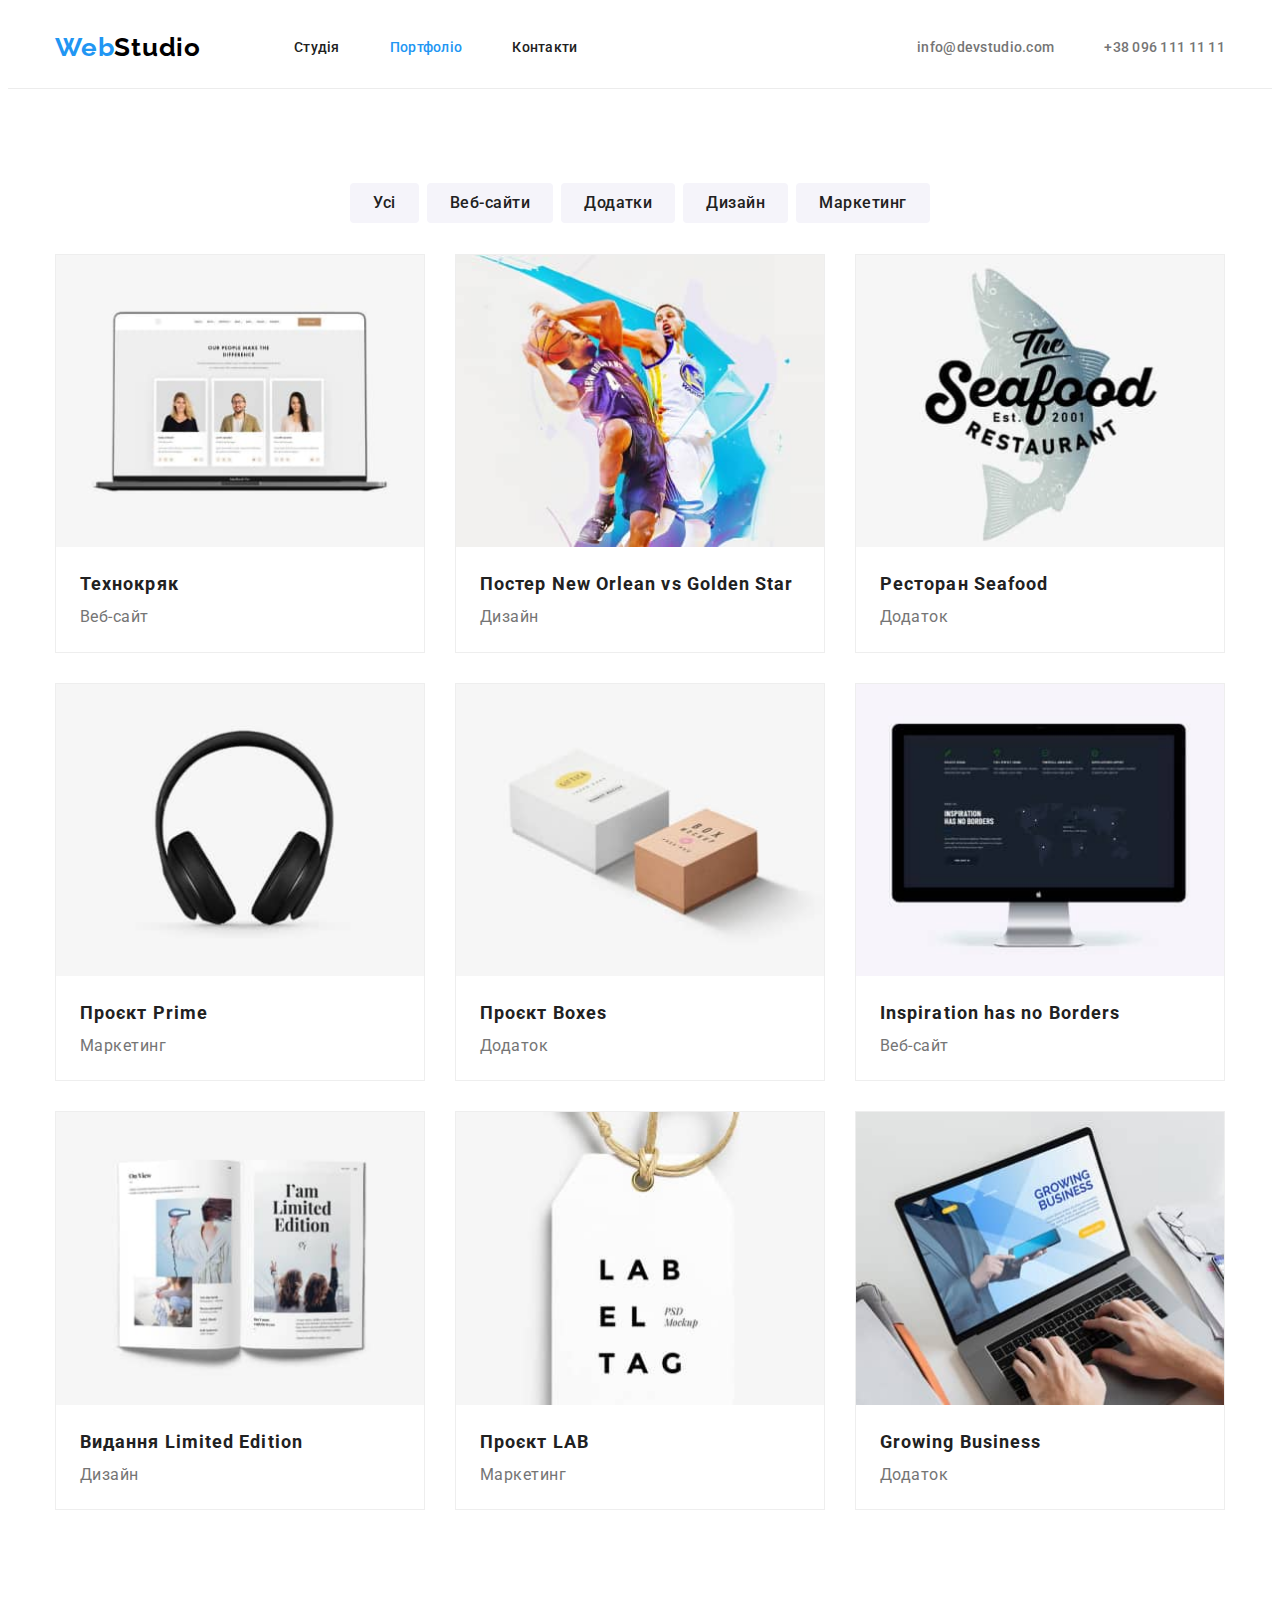
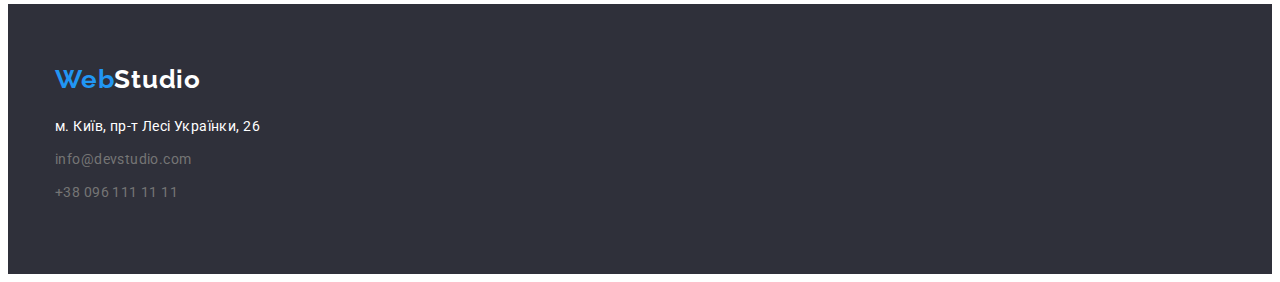
==== portfolio.html @ 149f01d0 "hw 4 origings from hw3" ====
<!DOCTYPE html>
<html lang="uk">
  <head>
    <meta charset="UTF-8" />
    <meta http-equiv="X-UA-Compatible" content="IE=edge" />
    <meta name="viewport" content="width=device-width, initial-scale=1.0" />
    <title>WebStudio</title>
    <!-- GoogleFonts -->
    <link
      href="https://fonts.googleapis.com/css2?family=Raleway:wght@700&family=Roboto:wght@400;500;700;900&display=swap"
      rel="stylesheet"
    />
    <link rel="stylesheet" href="./css/styles.css" />
  </head>
  <body>
    <header class="border">
      <div class="container">
        <nav class="main-nav">
          <a class="logo-webs" href="#">Web<span class="logo-studio">Studio</span></a>
          <ul class="links">
            <li class="item">
              <a class="link-studio " href="./index.html">Студія</a>
            </li>
            <li class="item">
              <a class="link-portfolio current" href="./portfolio.html">Портфоліо</a>
            </li>
            <li class="item">
              <a class="link-contacts" href="#">Контакти</a>
            </li>
          </ul>
        </nav>
        <!-- mail and telephone number -->
        <ul class="contacts">
          <li class="item">
            <a class="contacts-mail" href="mailto:info@devstudio.com">info@devstudio.com</a>
          </li>
          <li class="item">
            <a class="contacts-tel" href="tel:+380961111111">+38 096 111 11 11</a>
          </li>
        </ul>
      </div>
    </header>
    <!-- main-navigation -->
    <main>
      <section class="portfolio-cont">
        <div class="container">
          <h1 hidden>portfolio</h1>
          <ul class="main-nav-filter">
            <li class="item"><button class="button" type="button">Усі</button></li>
            <li class="item"><button class="button" type="button">Веб-сайти</button></li>
            <li class="item"><button class="button" type="button">Додатки</button></li>
            <li class="item"><button class="button" type="button">Дизайн</button></li>
            <li class="item"><button class="button" type="button">Маркетинг</button></li>
          </ul>
          <ul class="our-web">
            <li class="web-item">
              <a class="sides" href="#">
                <img
                  src="./images/portfolio/1.jpg"
                  alt="приклади сайтів"
                  width="370"
                  height="294"
                />
                <div class="text-work">
                  <h2 class="header-portofolio">Технокряк</h2>
                  <p class="text-portfolio">Веб-сайт</p>
                </div>
              </a>
            </li>
            <li class="web-item">
              <a class="sides"  href="#">
                <img
                  src="./images/portfolio/img2.jpg"
                  alt="приклади сайтів"
                  width="370"
                  height="294"
                />
                <div class="text-work">
                  <h2 class="header-portofolio">Постер New Orlean vs Golden Star</h2>
                  <p class="text-portfolio">Дизайн</p>
                </div>
              </a>
            </li>
            <li class="web-item">
              <a class="sides"  href="#">
                <img
                  src="./images/portfolio/img3.jpg"
                  alt="приклади сайтів"
                  width="370"
                  height="294"
                />
                <div class="text-work">
                  <h2 class="header-portofolio">Ресторан Seafood</h2>
                  <p class="text-portfolio">Додаток</p>
                </div>
              </a>
            </li>
            <li class="web-item">
              <a class="sides"  href="#">
                <img
                  src="./images/portfolio/img4.jpg"
                  alt="приклади сайтів"
                  width="370"
                  height="294"
                />
                <div class="text-work">
                  <h2 class="header-portofolio">Проєкт Prime</h2>
                  <p class="text-portfolio">Маркетинг</p>
                </div>
              </a>
            </li>
            <li class="web-item">
              <a class="sides"  href="#">
                <img
                  src="./images/portfolio/img5.jpg"
                  alt="приклади сайтів"
                  width="370"
                  height="294"
                />
                <div class="text-work">
                  <h2 class="header-portofolio">Проєкт Boxes</h2>
                  <p class="text-portfolio">Додаток</p>
                </div>
              </a>
            </li>
            <li class="web-item">
              <a class="sides"  href="#">
                <img
                  src="./images/portfolio/img6.jpg"
                  alt="приклади сайтів"
                  width="370"
                  height="294"
                />
                <div class="text-work">
                  <h2 class="header-portofolio">Inspiration has no Borders</h2>
                  <p class="text-portfolio">Веб-сайт</p>
                </div>
              </a>
            </li>
            <li class="web-item">
              <a class="sides"  href="#">
                <img
                  src="./images/portfolio/img7.jpg"
                  alt="приклади сайтів"
                  width="370"
                  height="294"
                />
                <div class="text-work">
                  <h2 class="header-portofolio">Видання Limited Edition</h2>
                  <p class="text-portfolio">Дизайн</p>
                </div>
              </a>
            </li>
            <li class="web-item">
              <a class="sides"  href="#">
                <img
                  src="./images/portfolio/img8.jpg"
                  alt="приклади сайтів"
                  width="370"
                  height="294"
                />
                <div class="text-work">
                  <h2 class="header-portofolio">Проєкт LAB</h2>
                  <p class="text-portfolio">Маркетинг</p>
                </div>
              </a>
            </li>
            <li class="web-item">
              <a class="sides"  href="#">
                <img
                  src="./images/portfolio/img9.jpg"
                  alt="приклади сайтів"
                  width="370"
                  height="294"
                />
                <div class="text-work">
                  <h2 class="header-portofolio">Growing Business</h2>
                  <p class="text-portfolio">Додаток</p>
                </div>
              </a>
            </li>
          </ul>
        </div>
      </section>
    </main>
    <footer class="footer">
      <div class="container footer-cont">
        <a class="logo-web" href="#">Web<span class="logo-studio-footer">Studio</span></a>
        <address>
          <ul class="advantages-footer">
            <li class="footer-item">
              <a class="adress" href="#">м. Київ, пр-т Лесі Українки, 26</a>
            </li>
            <li class="footer-item">
              <a class="contacts-mail-footer" href="mailto:info@devstudio.com"
                >info@devstudio.com</a
              >
            </li>
            <li class="footer-item">
              <a class="contacts-tel-footer" href="tel:+380961111111">+38 096 111 11 11</a>
            </li>
          </ul>
        </address>
      </div>
    </footer>
  </body>
</html>
---- css/styles.css ----
h1,
h2,
h3,
p,
ul {
  margin: 0px;
  padding: 0px;
}

html {
	box-sizing: border-box;
}

*,
*::after,
*::before {
	box-sizing: inherit;
}
.list {
	list-style: none;
	padding-left: 0;
	margin: 0;
}

a {
	padding-left: 0;
	margin: 0;
}
ul {
	text-decoration: none;
}
img {
	display: block;
	max-width: 100%;
	height: auto;
}

:root {
  --main-blue-color: #2196f3;
  --main-black-color: #212121;
  --secondary-text-color: #757575;
  --main-font-color: #ffffff;
  --secondary-font-color: #f5f4fa;
}
body {
  font-family: 'Roboto', 'Raleway', 'Gill Sans', 'Gill Sans MT', sans-serif;
  font-style: normal;
  font-weight: 400;
  letter-spacing: 0.03em;
  color: var(--secondary-text-color);
}
/* header */
/* logo */
.container {
  display: flex;
  width: 1200px;
  padding-left: 15px;
  padding-right: 15px;
  margin-left: auto;
  margin-right: auto;
}

.main-nav {
  display: flex;
  align-items: center;
  margin-right: auto;
}

.logo-webs {
  font-family: 'Raleway', sans-serif;
  font-weight: 700;
  font-size: 26px;
  line-height: 1.2;
  letter-spacing: 0.03em;
  text-decoration-line: none;
  color: var(--main-blue-color);
  margin-right: 93px;
  padding-top: 24px;
  padding-bottom: 25px;
}

.logo-studio {
  color: #000000;
}
/* header-nav */
.border {
  border-bottom: 1px solid #ececec;
}

.links .item + .item {
  margin-left: 50px;
}

.links {
  font-family: 'Roboto', sans-serif;
  display: flex;
  font-weight: 500;
  font-size: 14px;
  line-height: 1.1;
  letter-spacing: 0.02em;
  list-style-type: none;
  padding-left: 0;
  margin: 0;
}

.link-studio,
.link-portfolio,
.link-contacts {
  text-decoration: none;
  color: var(--main-black-color);
  font-weight: 500;
  font-size: 14px;
  line-height: 1.1;
  letter-spacing: 0.02em;
  padding-top: 32px;
  padding-bottom: 32px;
  display: block;
}

.link-studio:hover,
.link-portfolio:hover,
.link-contacts:hover {
  color: var(--main-blue-color);
}

.link-studio:focus,
.link-portfolio:focus,
.link-contacts:focus {
  color: var(--main-blue-color);
}

.current {
  color: var(--main-blue-color);
}

/* contacts */
.contacts {
  display: flex;
  align-items: center;

  font-weight: 500;
  font-size: 14px;
  line-height: 1.1;
  letter-spacing: 0.02em;
  list-style-type: none;
  margin: 0;
  padding: 0;
}

.contacts .item + .item {
  margin-left: 50px;
}

.contacts-mail,
.contacts-tel {
  color: var(--secondary-text-color);
  text-decoration: none;
}

.contacts-mail:hover,
.contacts-tel:hover {
  color: var(--main-blue-color);
}
.contacts-mail:focus,
.contacts-tel:focus {
  color: var(--main-blue-color);
}
/* hero */
.hero {
  display: flex;
  flex-direction: column;
  background-color: #2f303a;
  text-align: center;
  padding-top: 200px;
  padding-bottom: 200px;
  margin: auto;
}

.main-hero {
  display: flex;
  flex-direction: column;
  align-items: center;
  padding-left: 0;
  padding-right: 0;
}
.hero-slogan {
  box-sizing: border-box;
  font-family: 'Roboto', sans-serif;
  font-weight: 900;
  font-size: 44px;
  line-height: 1.4;
  text-align: center;
  letter-spacing: 0.06em;
  text-transform: uppercase;
  color: var(--main-font-color);
  margin-bottom: 30px;
}

.button {
  color: var(--main-font-color);
  background-color: var(--main-blue-color);
  font-weight: 700;
  font-size: 16px;
  line-height: 1.9;
  border-radius: 4px;
  border: 1px solid transparent;
}

.button-hero {
  color: var(--main-font-color);
  background-color: var(--main-blue-color);
  font-weight: 700;
  font-size: 16px;
  line-height: 1.9;
  border-radius: 4px;
  border: 1px solid transparent;
  width: 216px;
  padding: 10px 32px;
}

.pointer {
  cursor: pointer;
}

.button:hover {
  color: var(--main-blue-color);
  background-color: var(--main-font-color);
}

.button:focus {
  color: var(--main-blue-color);
  background-color: var(--main-font-color);
}

/* <!-- our advantages --> */
.advantages-section {
  padding-top: 94px;
  padding-bottom:  94px;
}

.advantages {
  font-family: 'Roboto';
  list-style-type: none;
  display: flex;
  padding: 0;
  gap: 30px;
}

 .advantages > .item {
    flex-basis: calc((100% - 90px) / 4);
 }

/* .advantages > .item + .item {
  margin-left: 30px;
} */

.headers {
  font-weight: 700;
  font-size: 14px;
  line-height: 1.2;
  letter-spacing: 0.03em;
  text-transform: uppercase;
  color: #212121;
  margin-bottom: 10px;
}

.text {
  font-size: 14px;
  line-height: 1.7;
  letter-spacing: 0.03em;
  color: var(--secondary-text-color);
}

/* /* our works */
.container-work {
  width: 1200px;
  margin-left: auto;
  margin-right: auto;
  margin-bottom: 81px;
}

.to-do-section {
  display: flex;
  flex-direction: column;
  align-items: center;
  padding-left: 0;
  padding-right: 0;
}

.to-do {
  padding-bottom: 94px;;
}
.header-work {
  font-family: 'Roboto';
  font-style: normal;
  font-weight: 700;
  font-size: 36px;
  line-height: 42px;
  text-align: center;
  letter-spacing: 0.03em;

  color: #212121;
  padding-bottom: 50px;
}

.our-works {
  display: flex;
  padding: 0;
  list-style-type: none;
  margin: 0;
  gap: 30px;
}

.works-item {
  flex-basis: calc((100% - 90px) / 3);
}


/* our team */
.team-section {
  background-color: #f5f4fa;
  padding-top: 94px;
  padding-bottom: 94px; 
}

.section-cont {
  display: flex;
  flex-direction: column;
}

.team {
  width: 1170px;
  font-family: 'Roboto';
  font-weight: 700;
  font-size: 36px;
  line-height: 1.7;
  text-align: center;
  letter-spacing: 0.03em;
  color: var(--main-black-color);
  padding-bottom: 50px;
}
.team-text {
  padding-top: 30px;
  padding-bottom: 30px;
}

.team-members {
  font-family: 'Roboto';
  display: flex;
  list-style-type: none;
  padding: 0;
  margin: 0;
  gap: 30px;
}



 .team-item {
  flex-basis: calc((100% -90px) / 4);
 }

.team-item {
  background-color: var(--main-font-color);
  box-shadow: 0px 1px 3px rgba(0, 0, 0, 0.12), 0px 1px 1px rgba(0, 0, 0, 0.14),
    0px 2px 1px rgba(0, 0, 0, 0.2);
  border-radius: 0px 0px 4px 4px;
}

.members {
  font-weight: 500;
  font-size: 16px;
  line-height: 1.7;
  letter-spacing: 0.03em;
  color: var(--main-black-color);
  text-align: center;
 
}
.possition {
  font-size: 16px;
  line-height: 1.7;
  letter-spacing: 0.03em;
  color: var(--secondary-text-color);
  text-align: center;

}
/* footer */
.footer {
  background-color: #2f303a;
  padding-top: 60px;
  padding-left: 0px;
  padding-bottom: 60px;
}

.footer-item {
  margin-bottom: 9px;
}

.footer-cont {
  display: flex;
  flex-direction: column;
}

.logo-studio-footer {
  color: var(--main-font-color);
}

.logo-web {
  font-family: 'Raleway', sans-serif;
  font-weight: 700;
  font-size: 26px;
  line-height: 1.2;
  letter-spacing: 0.03em;
  text-decoration-line: none;
  color: var(--main-blue-color);
  margin-bottom: 20px;
}
.advantages-footer {
  font-family: 'Roboto';
  font-weight: 400;
  font-size: 14px;
  line-height: 1.7;
  letter-spacing: 0.03em;
  list-style-type: none;
  padding: 0;
  margin: 0;
}

.adress-info {
  list-style-type: none;
}
.adress {
  font-style: normal;
  font-size: 14px;
  line-height: 1.7;
  letter-spacing: 0.03em;
  color: var(--main-font-color);
  text-decoration: none;
}

.adress:hover,
.adress:focus {
  color: var(--main-blue-color);
}
.contacts-mail-footer,
.contacts-tel-footer {
  font-style: normal;
  font-size: 14px;
  line-height: 1.7;
  letter-spacing: 0.03em;
  color: var(--secondary-text-color);
  text-decoration: none;
}
.contacts-mail-footer:hover,
.contacts-tel-footer:hover {
  color: var(--main-blue-color);
}
.contacts-mail-footer:focus,
.contacts-tel-footer:focus {
  color: var(--main-blue-color);
}
/* buttons */

.portfolio-cont .container {
  display: inline;
}

.main-nav-filter {
  display: flex;
  margin: auto;
  justify-content: center;
  color: var(--main-black-color);
  list-style-type: none;
  padding: 0;
  margin-bottom: 31px;
}

.button {
  font-family: 'Roboto';
  font-style: normal;
  text-align: center;
  letter-spacing: 0.03em;
  font-weight: 500;
  font-size: 16px;
  line-height: 1.6;
  padding-top: 6px;
  padding-right: 22px;
  padding-bottom: 6px;
  padding-left: 22px;
}

.main-nav-filter .item + .item {
  margin-left: 8px;
}

.main-nav-filter .button {
  color: var(--main-black-color);
  background-color: var(--secondary-font-color);
  font-weight: 500;
  font-size: 16px;
  line-height: 1.6;
  text-align: center;
  letter-spacing: 0.03em;
  cursor: pointer;
}
.main-nav-filter .button:hover {
  color: var(--main-font-color);
  background-color: var(--main-blue-color);
}
.main-nav-filter .button:focus {
  color: var(--main-font-color);
  background-color: var(--main-blue-color);
}

/* Our web-sides */
.our-web {
  display: flex;
  flex-wrap: wrap;
  list-style-type: none;
  width: 1170px;

  padding: 0;
  justify-content: space-between;
  margin: 0;
  gap: 30px;
}


.web-item {
  border: 1px solid #eeeeee;
  flex-basis: calc((100% - 60px) / 3);
}

.sides {
  text-decoration: none;
}

.text-work {
  padding: 19px 24px 19px 24px;
  text-decoration: none;
}

.header-portofolio {
  font-family: 'Roboto';
  font-weight: 700;
  font-size: 18px;
  line-height: 2;
  letter-spacing: 0.06em;
  color: var(--main-black-color);
}
.text-portfolio {
  font-family: 'Roboto';
  font-size: 16px;
  line-height: 1.9;
  letter-spacing: 0.03em;
  color: var(--secondary-text-color);
}

/* main-portfolio */
.portfolio-cont {
  display: flex;
  padding-top: 94px;
  padding-bottom: 94px;
  justify-content: center;
}
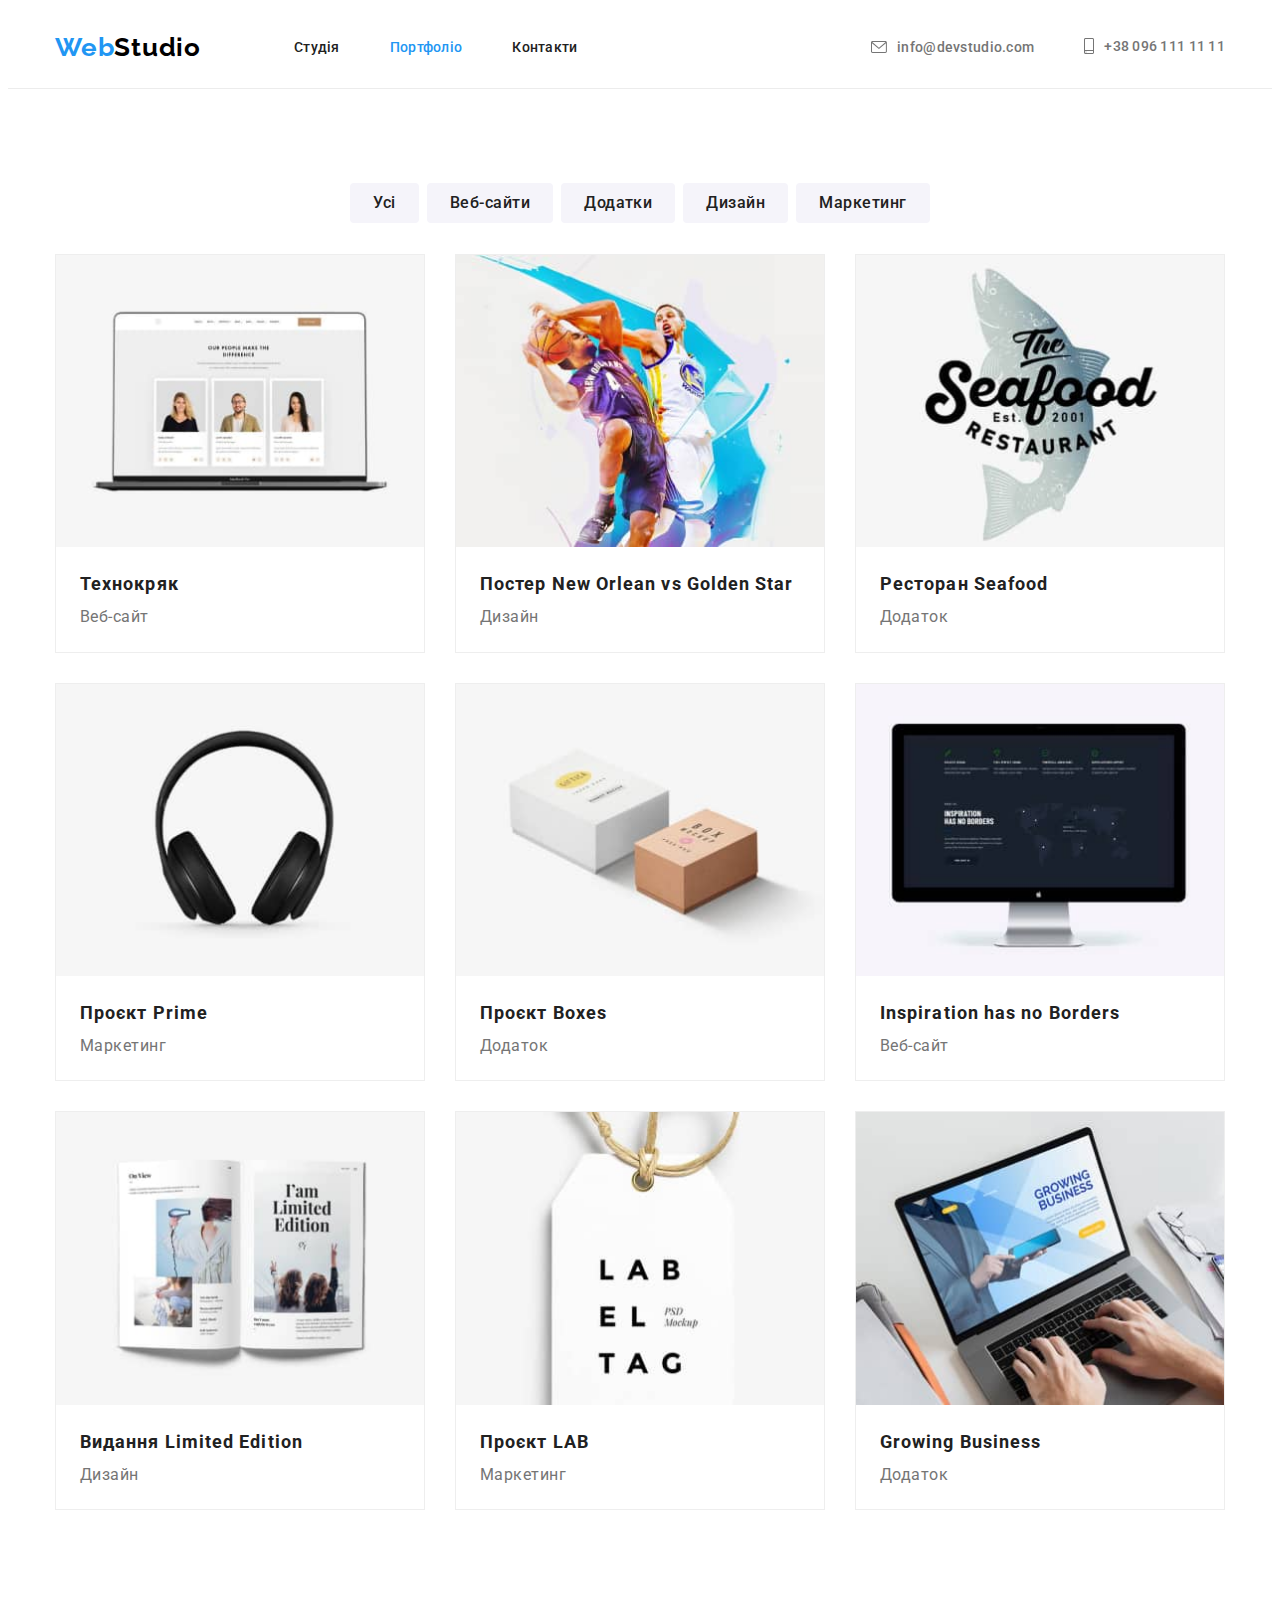
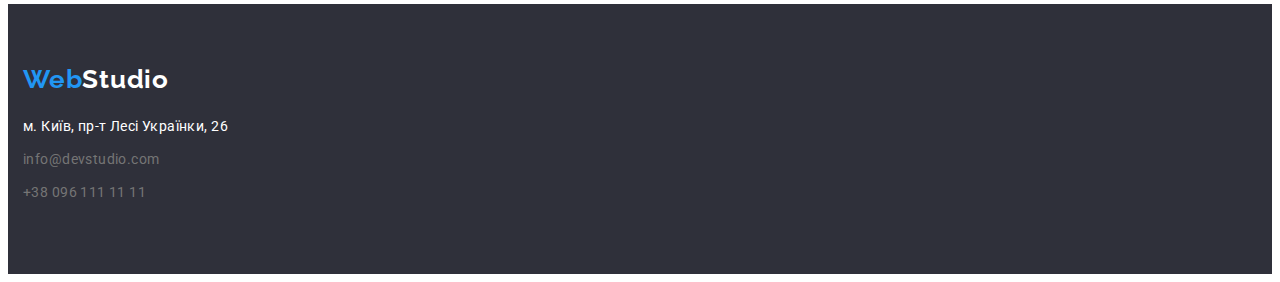
==== commit fc2e14c1: "7th" ====
--- a/portfolio.html
+++ b/portfolio.html
@@ -31,11 +31,19 @@
         </nav>
         <!-- mail and telephone number -->
         <ul class="contacts">
-          <li class="item">
-            <a class="contacts-mail" href="mailto:info@devstudio.com">info@devstudio.com</a>
+          <li class="item item-mail">
+            <a class="contacts-mail" href="mailto:info@devstudio.com">
+              <svg class="envelope" width="16px" height="12px" ;>
+                <use href="./images/icons.svg#icon-envelope"></use>
+              </svg>
+              info@devstudio.com</a>
           </li>
-          <li class="item">
-            <a class="contacts-tel" href="tel:+380961111111">+38 096 111 11 11</a>
+          <li class="item item-tel">
+            <a class="contacts-tel" href="tel:+380961111111">
+              <svg class="telephone" width="10px" height="16px" ;>
+                <use href="./images/icons.svg#icon-smartphone"></use>
+              </svg>
+              +38 096 111 11 11</a>
           </li>
         </ul>
       </div>
--- a/css/styles.css
+++ b/css/styles.css
@@ -151,11 +151,28 @@
   margin-left: 50px;
 }
 
-.contacts-mail,
-.contacts-tel {
+.contacts-mail, .contacts-tel
+ {
+  display:inline-flex;
   color: var(--secondary-text-color);
   text-decoration: none;
-}
+  align-items: center;
+}
+
+.item-mail:hover {
+  color:var(--main-blue-color);
+}
+
+.item-tel:hover {
+  color: var(--main-blue-color);
+}
+
+.envelope, .telephone {
+margin-right: 10px;
+fill: currentColor;
+}
+
+
 
 .contacts-mail:hover,
 .contacts-tel:hover {
@@ -245,14 +262,20 @@
   padding: 0;
   gap: 30px;
 }
-
- .advantages > .item {
-    flex-basis: calc((100% - 90px) / 4);
+ .main-icons {
+  display: flex;
+  width: 270px;
+  align-items: center;
+  align-self: center;
+  padding: 25px 100px 25px 100px;
+  background-color: #F5F4FA;
+  margin-bottom: 30px;
  }
 
-/* .advantages > .item + .item {
-  margin-left: 30px;
-} */
+.antenna {
+  align-items: center;
+  fill: currentColor;
+}
 
 .headers {
   font-weight: 700;
@@ -353,8 +376,6 @@
   gap: 30px;
 }
 
-
-
  .team-item {
   flex-basis: calc((100% -90px) / 4);
  }
@@ -381,14 +402,132 @@
   letter-spacing: 0.03em;
   color: var(--secondary-text-color);
   text-align: center;
-
-}
+}
+
+.team-icons {
+  width: 206px;
+  margin: auto;
+}
+  
+
+  .team-links {
+  
+    width: 44px;
+    height: 44px;
+    fill: #AFB1B8;
+    text-decoration: none;
+    padding: 12px;
+    display: inline-flex;
+    align-items: center;
+    border-radius: 50%;
+  }
+
+
+.team-links:hover {
+  width: 44px;
+  height: 44px;
+  fill: #fff;
+  text-decoration: none;
+  background-color: var(--main-blue-color);
+  padding: 12px;
+  display: inline-flex;
+  align-items: center;
+  border-radius: 50%;
+}
+
+
+.ellipse-1, .ellipse-2, .ellipse-3, .ellipse-4 {
+fill: #757575; 
+
+
+}
+
+.ellipse-1:hover
+{
+  fill: var(--main-font-color)
+
+} 
+.ellipse-2:hover
+{
+  fill: var(--main-font-color)
+} 
+.ellipse-3:hover
+{
+  fill: var(--main-font-color)
+   
+} 
+.ellipse-4:hover
+{
+  fill: var(--main-font-color)
+} 
+
+
+.icons-clients-comp {
+  padding-top: 94px;
+  padding-bottom: 94px;
+  
+  
+}
+ .second {
+  display: flex;
+  flex-direction: column; 
+ 
+}
+
+.parameters {
+display: flex;
+list-style: none;
+gap: 30px;
+}
+
+.icons-list {
+  display: flex;
+  width: 170px;
+  height: 92px;
+ align-items: center;
+ 
+}
+  
+  .company-icons {
+    display: flex;
+    width: 100%;
+    height: 100%;
+    border: 1px solid #AFB1B8;
+    margin-right: 0px;
+    justify-content: center;
+    align-items: center;
+    
+  }
+
+
+.clients-comp {
+  font-weight: 700;
+font-size: 36px;
+line-height: 1.16px;
+letter-spacing: 0.03em;
+color: #212121;
+padding-bottom: 50px;
+margin: auto;
+}
+
+.clients-colors {
+  fill: #afb1b8;
+}
+
+.clients-colors:hover {
+  fill: var(--main-blue-color);
+}
+
+
+
 /* footer */
 .footer {
+  
   background-color: #2f303a;
   padding-top: 60px;
   padding-left: 0px;
   padding-bottom: 60px;
+
 }
 
 .footer-item {
@@ -398,6 +537,17 @@
 .footer-cont {
   display: flex;
   flex-direction: column;
+  margin-right: 70px;
+}
+
+.foot-par {
+  display: flex;
+  flex-direction: column;
+  border: 1px solid tomato;
+
+  margin-right: 650px;
+  align-items: center;
+
 }
 
 .logo-studio-footer {
@@ -458,6 +608,60 @@
 .contacts-tel-footer:focus {
   color: var(--main-blue-color);
 }
+
+.icon-footer {
+  display: flex;
+  margin-right: auto;
+}
+
+
+
+.footer-text-header {
+ 
+  font-weight: 700;
+font-size: 14px;
+line-height: 1.1px;
+letter-spacing: 0.03em;
+text-transform: uppercase;
+padding-bottom: 20px;
+color: #FFFFFF;
+}
+
+.social-accounts {
+  display: flex;
+  list-style: none;
+}
+
+.social-items:not(:last-child) {
+  margin-right: 10px;
+
+}
+
+.icons-footers {
+  display: flex;
+  width: 44px;
+  height: 44px;
+  align-items: center;
+  justify-content: center;
+  border-radius: 50%;
+  background: rgba(255, 255, 255, 0.1);
+}
+
+.icons-footers:hover {
+  background-color: #2196f3;
+}
+
+.icons-footer {
+  fill: var(--main-font-color)
+}
+
+.footer-block {
+display: flex;
+
+
+}
+
+
 /* buttons */
 
 .portfolio-cont .container {
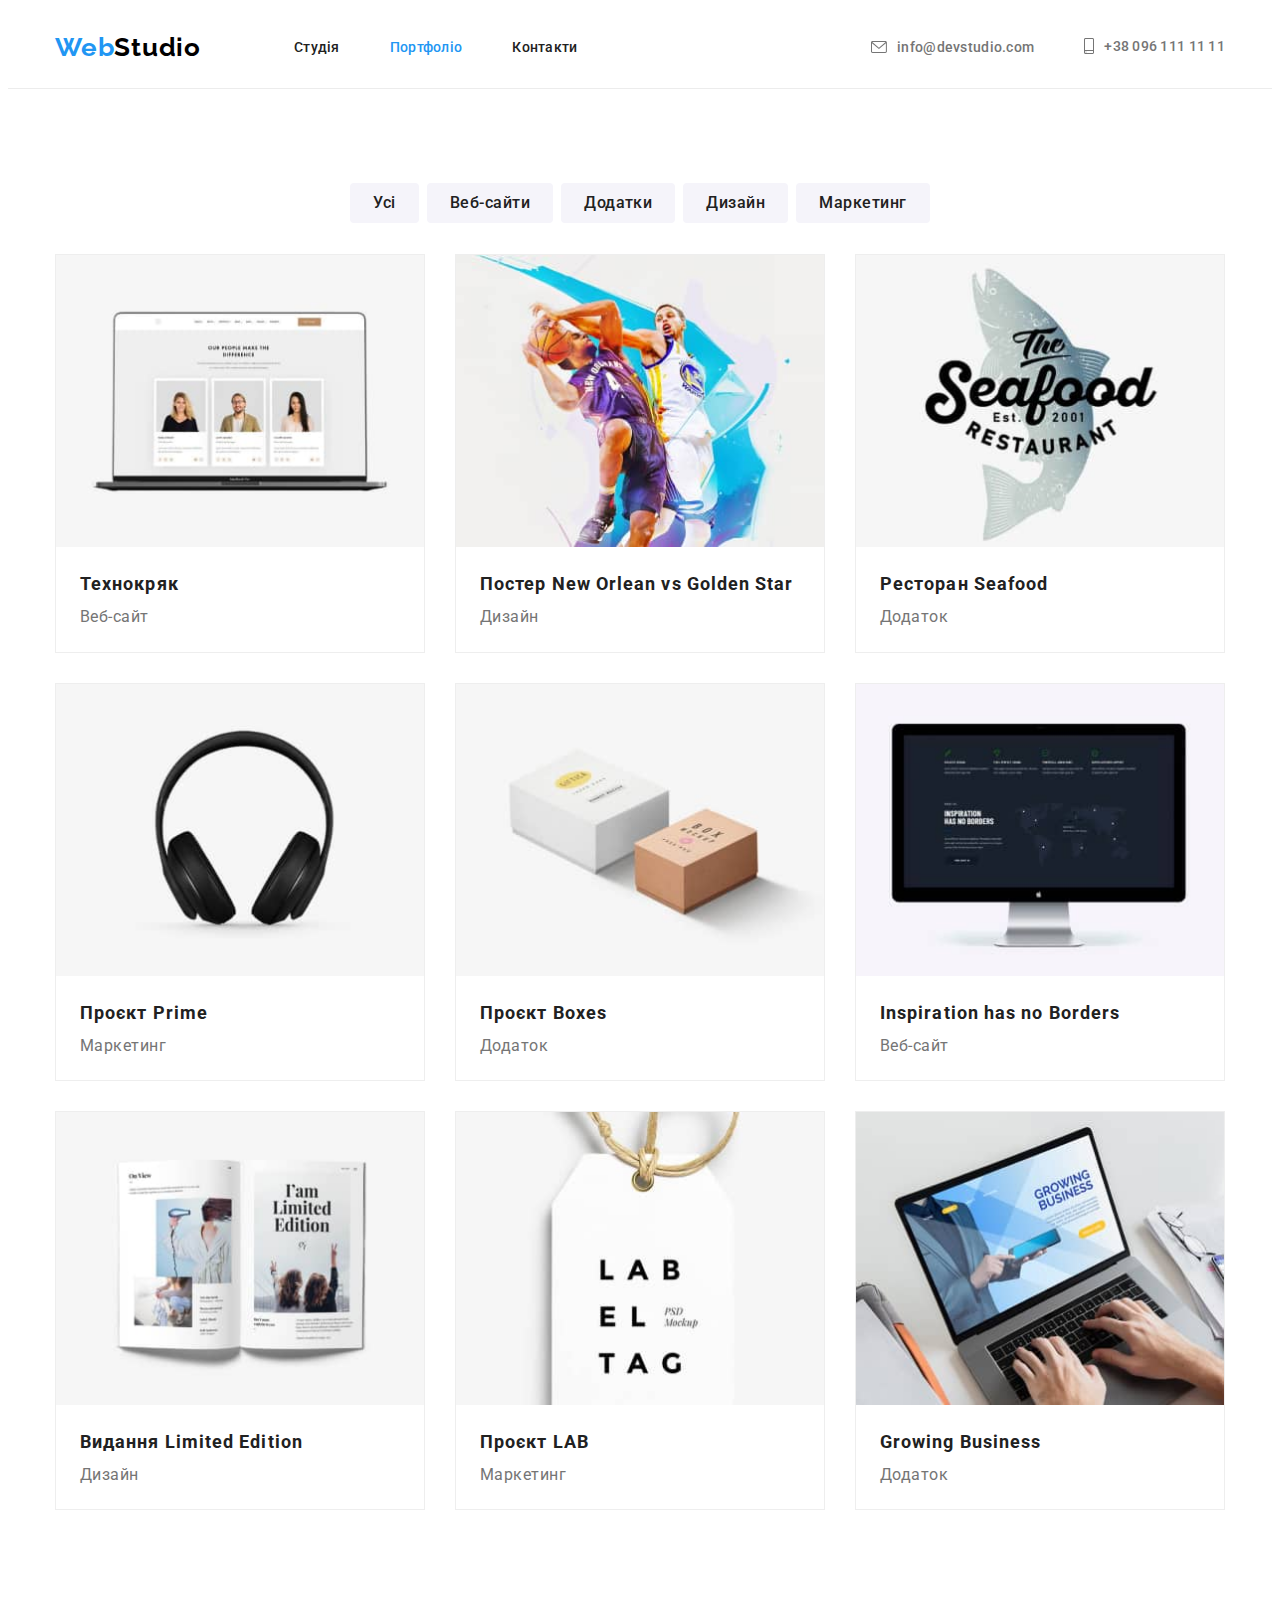
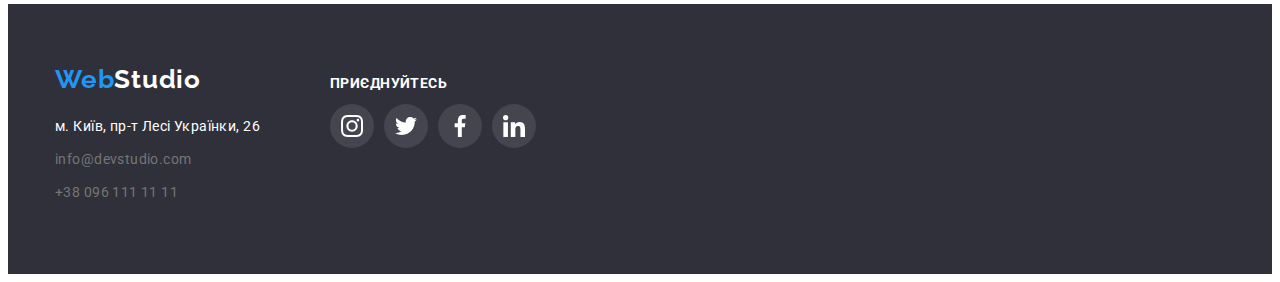
==== commit 2cf4f36e: "final hw 4" ====
--- a/portfolio.html
+++ b/portfolio.html
@@ -30,7 +30,8 @@
           </ul>
         </nav>
         <!-- mail and telephone number -->
-        <ul class="contacts">
+        
+          <ul class="contacts">
           <li class="item item-mail">
             <a class="contacts-mail" href="mailto:info@devstudio.com">
               <svg class="envelope" width="16px" height="12px" ;>
@@ -192,23 +193,56 @@
       </section>
     </main>
     <footer class="footer">
-      <div class="container footer-cont">
-        <a class="logo-web" href="#">Web<span class="logo-studio-footer">Studio</span></a>
-        <address>
-          <ul class="advantages-footer">
-            <li class="footer-item">
-              <a class="adress" href="#">м. Київ, пр-т Лесі Українки, 26</a>
-            </li>
-            <li class="footer-item">
-              <a class="contacts-mail-footer" href="mailto:info@devstudio.com"
-                >info@devstudio.com</a
-              >
-            </li>
-            <li class="footer-item">
-              <a class="contacts-tel-footer" href="tel:+380961111111">+38 096 111 11 11</a>
-            </li>
-          </ul>
-        </address>
+      <div class="footer-block container">
+        <div class="footer-cont">
+          <a class="logo-web" href="#">Web<span class="logo-studio-footer">Studio</span></a>
+          <address>
+            <ul class="advantages-footer">
+              <li class="footer-item">
+                <a class="adress" href="#">м. Київ, пр-т Лесі Українки, 26</a>
+              </li>
+              <li class="footer-item">
+                <a class="contacts-mail-footer" href="mailto:info@devstudio.com">info@devstudio.com</a>
+              </li>
+              <li class="footer-item">
+                <a class="contacts-tel-footer" href="tel:+380961111111">+38 096 111 11 11</a>
+              </li>
+            </ul>
+          </address>
+        </div>
+        <div class="foot-par">
+          <h2 class="footer-text-header">Приєднуйтесь</h2>
+          <ul class="social-accounts">
+            <li class="social-items">
+              <a class="icons-footers" href="#">
+                <svg class="icons-footer" width="22px" height="22px">
+                  <use href="./images/icons.svg#icon-instagram-2"></use>
+                </svg>
+              </a>
+            </li>
+            <li class="social-items">
+              <a class="icons-footers" href="#">
+                <svg class="icons-footer" width="22px" height="22px">
+                  <use href="./images/icons.svg#icon-twitter-1"></use>
+                </svg>
+              </a>
+            </li>
+            <li class="social-items">
+              <a class="icons-footers" href="#">
+                <svg class="icons-footer" width="22px" height="22px">
+                  <use href="./images/icons.svg#icon-facebook-1"></use>
+                </svg>
+              </a>
+            </li>
+            <li class="social-items">
+              <a class="icons-footers" href="#">
+                <svg class="icons-footer" width="22px" height="22px">
+                  <use href="./images/icons.svg#icon-linkedin-1"></use>
+                </svg>
+              </a>
+            </li>
+          </ul>
+        </div>
       </div>
     </footer>
   </body>
--- a/css/styles.css
+++ b/css/styles.css
@@ -8,31 +8,31 @@
 }
 
 html {
-	box-sizing: border-box;
+  box-sizing: border-box;
 }
 
 *,
 *::after,
 *::before {
-	box-sizing: inherit;
+  box-sizing: inherit;
 }
 .list {
-	list-style: none;
-	padding-left: 0;
-	margin: 0;
+  list-style: none;
+  padding-left: 0;
+  margin: 0;
 }
 
 a {
-	padding-left: 0;
-	margin: 0;
+  padding-left: 0;
+  margin: 0;
 }
 ul {
-	text-decoration: none;
+  text-decoration: none;
 }
 img {
-	display: block;
-	max-width: 100%;
-	height: auto;
+  display: block;
+  max-width: 100%;
+  height: auto;
 }
 
 :root {
@@ -151,28 +151,27 @@
   margin-left: 50px;
 }
 
-.contacts-mail, .contacts-tel
- {
-  display:inline-flex;
+.contacts-mail,
+.contacts-tel {
+  display: inline-flex;
   color: var(--secondary-text-color);
   text-decoration: none;
   align-items: center;
 }
 
 .item-mail:hover {
-  color:var(--main-blue-color);
+  color: var(--main-blue-color);
 }
 
 .item-tel:hover {
   color: var(--main-blue-color);
 }
 
-.envelope, .telephone {
-margin-right: 10px;
-fill: currentColor;
-}
-
-
+.envelope,
+.telephone {
+  margin-right: 10px;
+  fill: currentColor;
+}
 
 .contacts-mail:hover,
 .contacts-tel:hover {
@@ -186,11 +185,18 @@
 .hero {
   display: flex;
   flex-direction: column;
-  background-color: #2f303a;
   text-align: center;
   padding-top: 200px;
   padding-bottom: 200px;
-  margin: auto;
+  margin-left: auto;
+  margin-right: auto;
+}
+
+.overlay {
+  max-width: 1600px;
+  height: 600px;
+  background-image: linear-gradient(to right, rgba(47, 48, 58, 0.4), rgba(47, 48, 58, 0.4)),
+    url(../images/hero.jpg);
 }
 
 .main-hero {
@@ -252,7 +258,7 @@
 /* <!-- our advantages --> */
 .advantages-section {
   padding-top: 94px;
-  padding-bottom:  94px;
+  padding-bottom: 94px;
 }
 
 .advantages {
@@ -262,15 +268,15 @@
   padding: 0;
   gap: 30px;
 }
- .main-icons {
+.main-icons {
   display: flex;
   width: 270px;
   align-items: center;
   align-self: center;
   padding: 25px 100px 25px 100px;
-  background-color: #F5F4FA;
+  background-color: #f5f4fa;
   margin-bottom: 30px;
- }
+}
 
 .antenna {
   align-items: center;
@@ -311,7 +317,7 @@
 }
 
 .to-do {
-  padding-bottom: 94px;;
+  padding-bottom: 94px;
 }
 .header-work {
   font-family: 'Roboto';
@@ -337,13 +343,12 @@
 .works-item {
   flex-basis: calc((100% - 90px) / 3);
 }
-
 
 /* our team */
 .team-section {
   background-color: #f5f4fa;
   padding-top: 94px;
-  padding-bottom: 94px; 
+  padding-bottom: 94px;
 }
 
 .section-cont {
@@ -375,10 +380,6 @@
   margin: 0;
   gap: 30px;
 }
-
- .team-item {
-  flex-basis: calc((100% -90px) / 4);
- }
 
 .team-item {
   background-color: var(--main-font-color);
@@ -394,7 +395,6 @@
   letter-spacing: 0.03em;
   color: var(--main-black-color);
   text-align: center;
- 
 }
 .possition {
   font-size: 16px;
@@ -408,20 +408,17 @@
   width: 206px;
   margin: auto;
 }
-  
-
-  .team-links {
-  
-    width: 44px;
-    height: 44px;
-    fill: #AFB1B8;
-    text-decoration: none;
-    padding: 12px;
-    display: inline-flex;
-    align-items: center;
-    border-radius: 50%;
-  }
-
+
+.team-links {
+  width: 44px;
+  height: 44px;
+  fill: #afb1b8;
+  text-decoration: none;
+  padding: 12px;
+  display: inline-flex;
+  align-items: center;
+  border-radius: 50%;
+}
 
 .team-links:hover {
   width: 44px;
@@ -435,79 +432,66 @@
   border-radius: 50%;
 }
 
-
-.ellipse-1, .ellipse-2, .ellipse-3, .ellipse-4 {
-fill: #757575; 
-
-
-}
-
-.ellipse-1:hover
-{
-  fill: var(--main-font-color)
-
-} 
-.ellipse-2:hover
-{
-  fill: var(--main-font-color)
-} 
-.ellipse-3:hover
-{
-  fill: var(--main-font-color)
-   
-} 
-.ellipse-4:hover
-{
-  fill: var(--main-font-color)
-} 
-
+.ellipse-1,
+.ellipse-2,
+.ellipse-3,
+.ellipse-4 {
+  fill: #757575;
+}
+
+.ellipse-1:hover {
+  fill: var(--main-font-color);
+}
+.ellipse-2:hover {
+  fill: var(--main-font-color);
+}
+.ellipse-3:hover {
+  fill: var(--main-font-color);
+}
+.ellipse-4:hover {
+  fill: var(--main-font-color);
+}
 
 .icons-clients-comp {
   padding-top: 94px;
   padding-bottom: 94px;
-  
-  
-}
- .second {
-  display: flex;
-  flex-direction: column; 
- 
+}
+.second {
+  display: flex;
+  flex-direction: column;
 }
 
 .parameters {
-display: flex;
-list-style: none;
-gap: 30px;
+  display: flex;
+  list-style: none;
+  gap: 30px;
 }
 
 .icons-list {
   display: flex;
   width: 170px;
   height: 92px;
- align-items: center;
- 
-}
-  
-  .company-icons {
-    display: flex;
-    width: 100%;
-    height: 100%;
-    border: 1px solid #AFB1B8;
-    margin-right: 0px;
-    justify-content: center;
-    align-items: center;
-    
-  }
-
+  align-items: center;
+}
+
+.company-icons {
+  display: flex;
+  width: 100%;
+  height: 100%;
+  border: 1px solid #afb1b8;
+  margin-right: 0px;
+  justify-content: center;
+  align-items: center;
+}
 
 .clients-comp {
   font-weight: 700;
-font-size: 36px;
-line-height: 1.16px;
-letter-spacing: 0.03em;
-color: #212121;
-padding-bottom: 50px;
-margin: auto;
+  font-size: 36px;
+  line-height: 1.16px;
+  letter-spacing: 0.03em;
+  color: #212121;
+  padding-bottom: 50px;
+  margin: auto;
 }
 
 .clients-colors {
@@ -518,16 +502,12 @@
   fill: var(--main-blue-color);
 }
 
-
-
 /* footer */
 .footer {
-  
   background-color: #2f303a;
   padding-top: 60px;
-  padding-left: 0px;
+
   padding-bottom: 60px;
-
 }
 
 .footer-item {
@@ -539,17 +519,6 @@
   flex-direction: column;
   margin-right: 70px;
 }
-
-.foot-par {
-  display: flex;
-  flex-direction: column;
-  border: 1px solid tomato;
-
-  margin-right: 650px;
-  align-items: center;
-
-}
-
 .logo-studio-footer {
   color: var(--main-font-color);
 }
@@ -614,17 +583,14 @@
   margin-right: auto;
 }
 
-
-
 .footer-text-header {
- 
-  font-weight: 700;
-font-size: 14px;
-line-height: 1.1px;
-letter-spacing: 0.03em;
-text-transform: uppercase;
-padding-bottom: 20px;
-color: #FFFFFF;
+  font-weight: 700;
+  font-size: 14px;
+  line-height: 1.1px;
+  letter-spacing: 0.03em;
+  text-transform: uppercase;
+  margin-bottom: 20px;
+  color: #ffffff;
 }
 
 .social-accounts {
@@ -634,7 +600,6 @@
 
 .social-items:not(:last-child) {
   margin-right: 10px;
-
 }
 
 .icons-footers {
@@ -652,15 +617,13 @@
 }
 
 .icons-footer {
-  fill: var(--main-font-color)
+  fill: var(--main-font-color);
 }
 
 .footer-block {
-display: flex;
-
-
-}
-
+  display: flex;
+  align-items: baseline;
+}
 
 /* buttons */
 
@@ -696,6 +659,8 @@
   margin-left: 8px;
 }
 
+
+
 .main-nav-filter .button {
   color: var(--main-black-color);
   background-color: var(--secondary-font-color);
@@ -709,10 +674,12 @@
 .main-nav-filter .button:hover {
   color: var(--main-font-color);
   background-color: var(--main-blue-color);
+  filter: drop-shadow(0px 4px 4px rgba(0, 0, 0, 0.25));
 }
 .main-nav-filter .button:focus {
   color: var(--main-font-color);
   background-color: var(--main-blue-color);
+  
 }
 
 /* Our web-sides */
@@ -728,10 +695,13 @@
   gap: 30px;
 }
 
-
 .web-item {
   border: 1px solid #eeeeee;
   flex-basis: calc((100% - 60px) / 3);
+}
+.web-item:hover {
+  filter: drop-shadow(0px 4px 4px rgba(0, 0, 0, 0.25));
+
 }
 
 .sides {
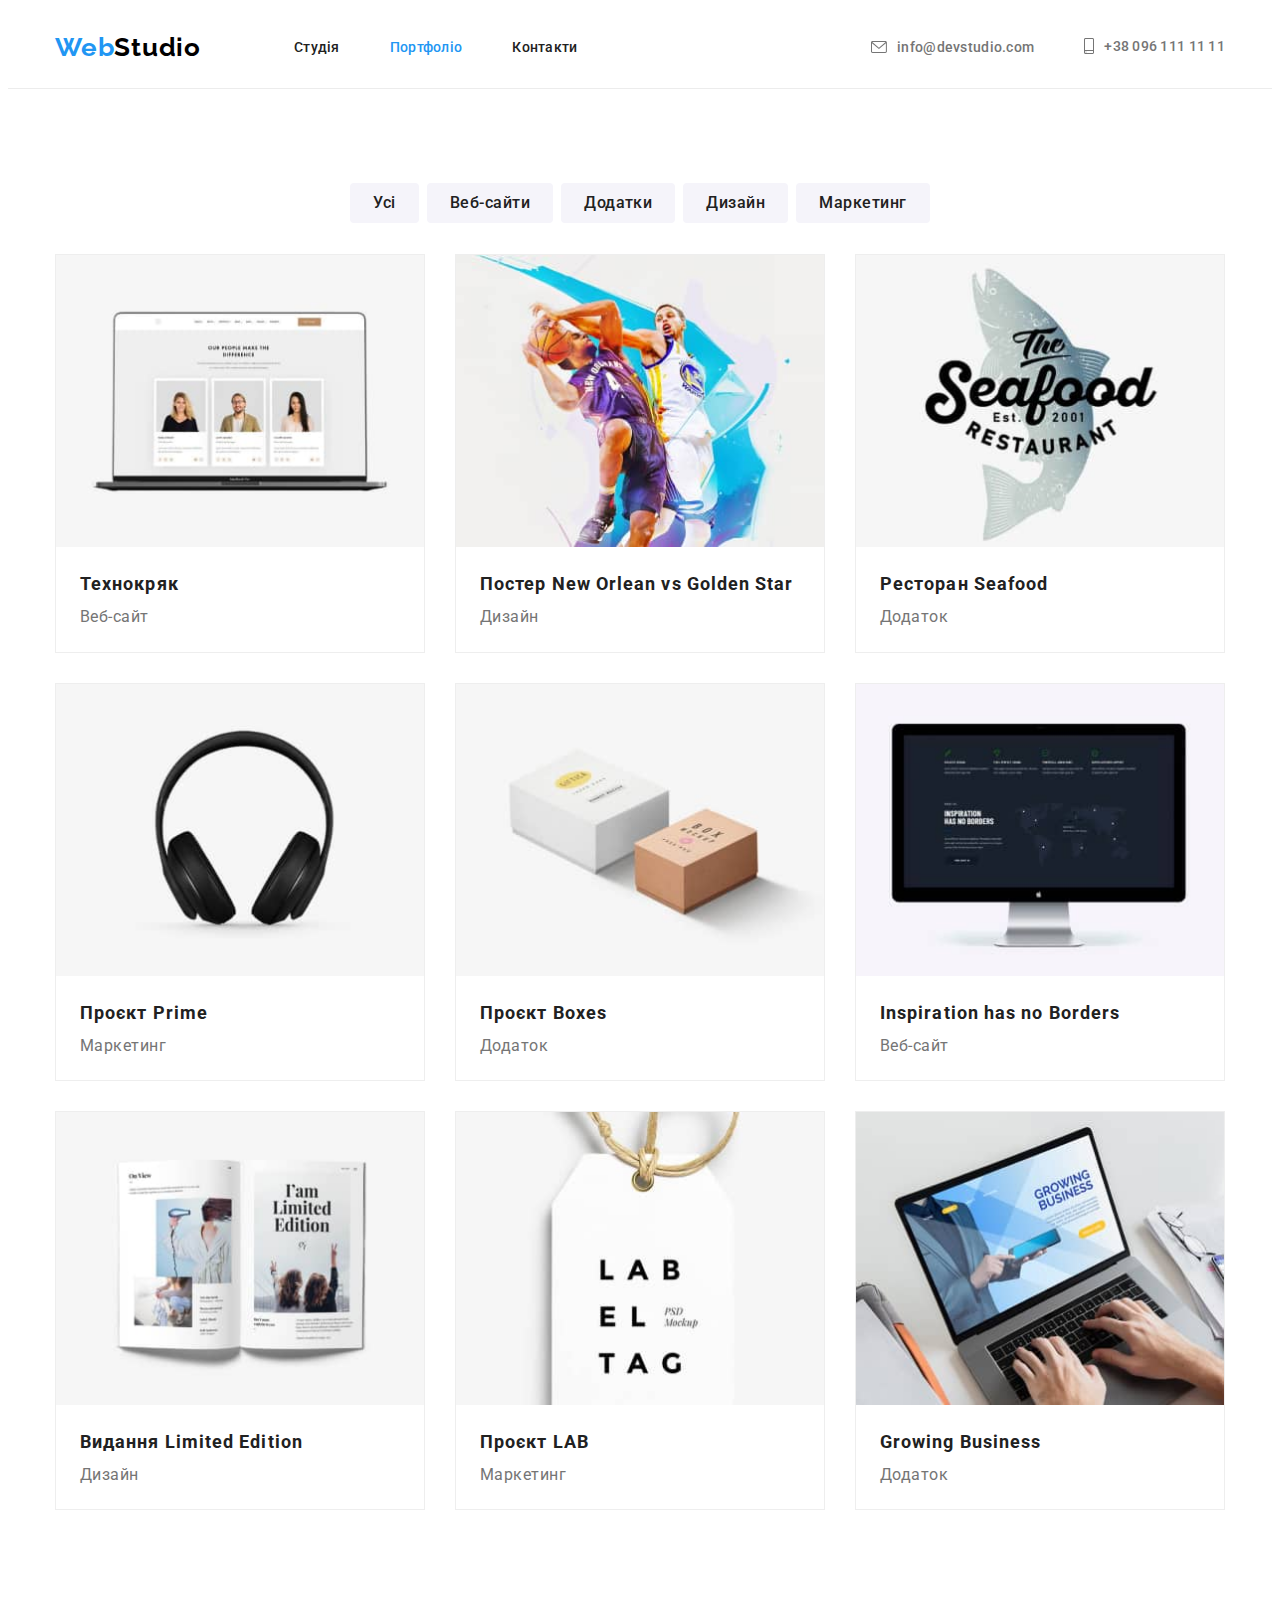
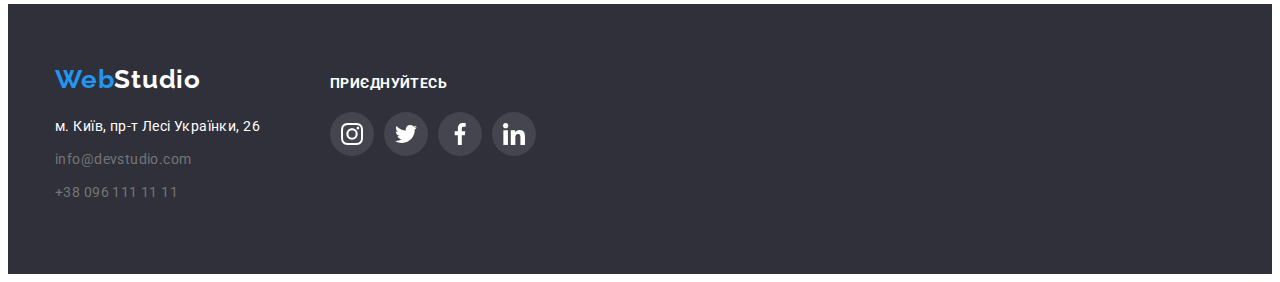
==== commit b9251b7d: "fixed bags" ====
--- a/portfolio.html
+++ b/portfolio.html
@@ -41,7 +41,7 @@
           </li>
           <li class="item item-tel">
             <a class="contacts-tel" href="tel:+380961111111">
-              <svg class="telephone" width="10px" height="16px" ;>
+              <svg class="telephone" width="10" height="16" ;>
                 <use href="./images/icons.svg#icon-smartphone"></use>
               </svg>
               +38 096 111 11 11</a>
@@ -215,14 +215,14 @@
           <ul class="social-accounts">
             <li class="social-items">
               <a class="icons-footers" href="#">
-                <svg class="icons-footer" width="22px" height="22px">
+                <svg class="icons-footer" width="22" height="22">
                   <use href="./images/icons.svg#icon-instagram-2"></use>
                 </svg>
               </a>
             </li>
             <li class="social-items">
               <a class="icons-footers" href="#">
-                <svg class="icons-footer" width="22px" height="22px">
+                <svg class="icons-footer" width="22" height="22">
                   <use href="./images/icons.svg#icon-twitter-1"></use>
                 </svg>
               </a>
@@ -236,7 +236,7 @@
             </li>
             <li class="social-items">
               <a class="icons-footers" href="#">
-                <svg class="icons-footer" width="22px" height="22px">
+                <svg class="icons-footer" width="22" height="22">
                   <use href="./images/icons.svg#icon-linkedin-1"></use>
                 </svg>
               </a>
--- a/css/styles.css
+++ b/css/styles.css
@@ -241,6 +241,14 @@
   padding: 10px 32px;
 }
 
+.button-hero:hover,
+.button-hero:focus {
+  background: #2196F3;
+    box-shadow: 0px 4px 4px rgba(0, 0, 0, 0.15);
+    border-radius: 4px;
+  }
+
+
 .pointer {
   cursor: pointer;
 }
@@ -272,15 +280,19 @@
   display: flex;
   width: 270px;
   align-items: center;
-  align-self: center;
-  padding: 25px 100px 25px 100px;
+  height: 120px;
   background-color: #f5f4fa;
   margin-bottom: 30px;
+  justify-content: center;
 }
 
 .antenna {
   align-items: center;
   fill: currentColor;
+}
+
+.item-antenna {
+  border-radius: 4px;
 }
 
 .headers {
@@ -414,10 +426,11 @@
   height: 44px;
   fill: #afb1b8;
   text-decoration: none;
-  padding: 12px;
+ justify-content: center;
   display: inline-flex;
   align-items: center;
   border-radius: 50%;
+  
 }
 
 .team-links:hover {
@@ -432,11 +445,18 @@
   border-radius: 50%;
 }
 
+.icons-list-team {
+  display: flex;
+  list-style: none;
+  justify-content: center;
+  align-items: center;
+}
+
 .ellipse-1,
 .ellipse-2,
 .ellipse-3,
 .ellipse-4 {
-  fill: #757575;
+  fill: AFB1B8;
 }
 
 .ellipse-1:hover {
@@ -472,17 +492,25 @@
   width: 170px;
   height: 92px;
   align-items: center;
+
 }
 
 .company-icons {
   display: flex;
   width: 100%;
   height: 100%;
-  border: 1px solid #afb1b8;
+  border: 1px solid #AFB1B8;
+    border-radius: 4px;
   margin-right: 0px;
   justify-content: center;
   align-items: center;
 }
+
+.company-icons:hover,
+.company-icons:focus {
+  border: 1px solid #2196F3;
+}
+
 
 .clients-comp {
   font-weight: 700;
@@ -586,7 +614,7 @@
 .footer-text-header {
   font-weight: 700;
   font-size: 14px;
-  line-height: 1.1px;
+  line-height: 1.1;
   letter-spacing: 0.03em;
   text-transform: uppercase;
   margin-bottom: 20px;
@@ -700,13 +728,14 @@
   flex-basis: calc((100% - 60px) / 3);
 }
 .web-item:hover {
+  border: 1px solid #eeeeee;
   filter: drop-shadow(0px 4px 4px rgba(0, 0, 0, 0.25));
-
 }
 
 .sides {
   text-decoration: none;
 }
+
 
 .text-work {
   padding: 19px 24px 19px 24px;
